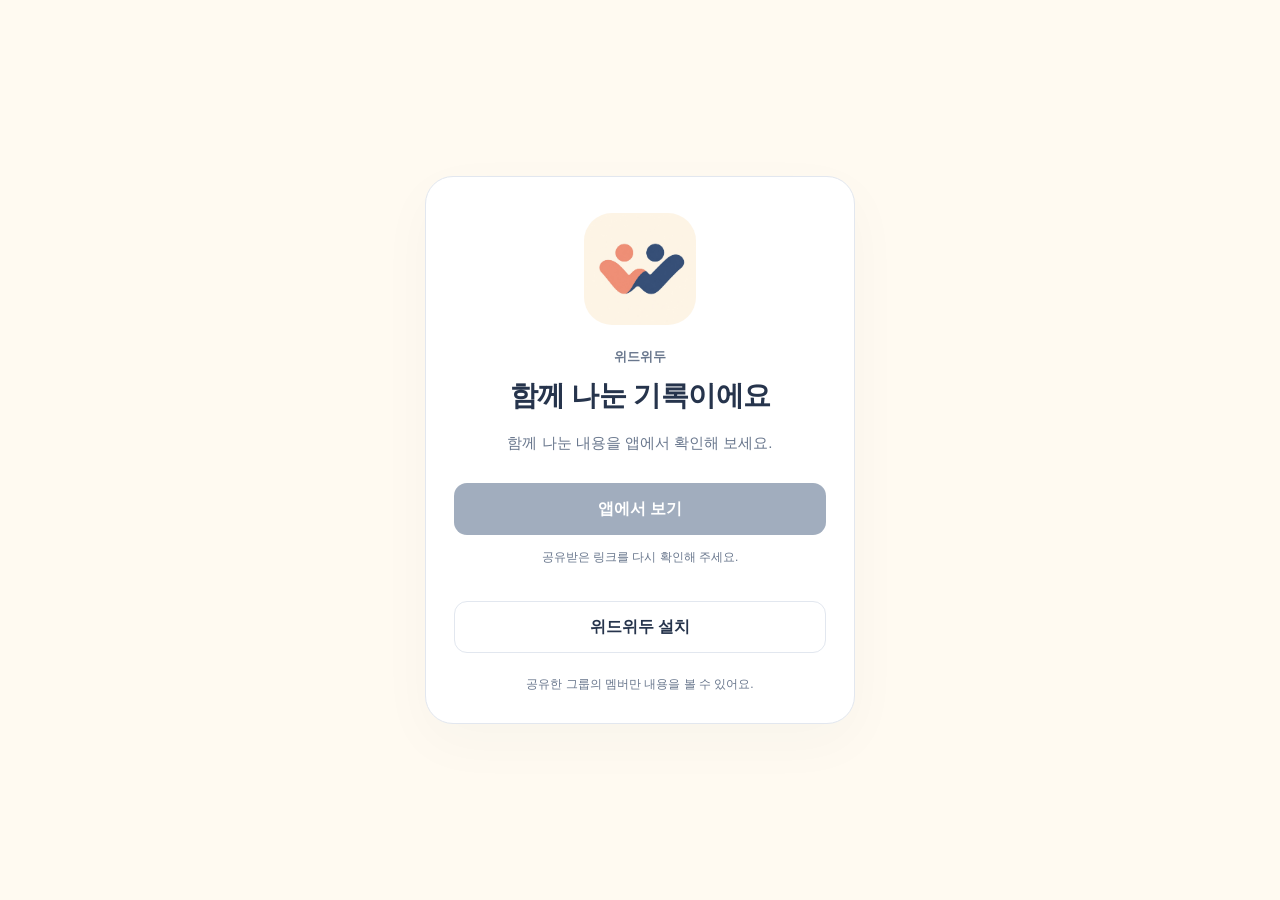
==== content/index.html @ 4100de36 "Host public WithWeDo link preview pages" ====
<!doctype html>
<html lang="ko">
<head>
  <meta charset="utf-8">
  <meta name="viewport" content="width=device-width, initial-scale=1">
  <meta name="referrer" content="no-referrer">
  <meta name="robots" content="noindex, nofollow">
  <meta http-equiv="Content-Security-Policy" content="default-src 'none'; img-src 'self'; style-src 'self'; script-src 'self'; base-uri 'none'; form-action 'none'; object-src 'none'">
  <title>위드위두 · 기록</title>
  <meta name="description" content="함께 나눈 내용을 위드위두 앱에서 확인해 보세요. 그룹 멤버만 내용을 볼 수 있어요.">
  <meta property="og:type" content="website">
  <meta property="og:locale" content="ko_KR">
  <meta property="og:site_name" content="위드위두">
  <meta property="og:title" content="위드위두 · 기록">
  <meta property="og:description" content="함께 나눈 내용을 위드위두 앱에서 확인해 보세요. 그룹 멤버만 내용을 볼 수 있어요.">
  <meta property="og:image" content="https://mkh4327.github.io/withwedo-links/assets/app-icon.png">
  <meta property="og:image:secure_url" content="https://mkh4327.github.io/withwedo-links/assets/app-icon.png">
  <meta property="og:image:type" content="image/png">
  <meta property="og:image:width" content="1254">
  <meta property="og:image:height" content="1254">
  <meta property="og:image:alt" content="위드위두 로고">
  <meta name="twitter:card" content="summary_large_image">
  <meta name="twitter:title" content="위드위두 · 기록">
  <meta name="twitter:description" content="함께 나눈 내용을 위드위두 앱에서 확인해 보세요. 그룹 멤버만 내용을 볼 수 있어요.">
  <meta name="twitter:image" content="https://mkh4327.github.io/withwedo-links/assets/app-icon.png">
  <link rel="icon" type="image/png" href="../assets/app-icon.png">
  <link rel="stylesheet" href="../assets/share.css">
  <script src="../assets/share.js" defer></script>
</head>
<body>
  <main class="share-card">
    <img class="app-icon" src="../assets/app-icon.png" alt="위드위두" width="112" height="112">
    <p class="brand">위드위두</p>
    <h1>함께 나눈 기록이에요</h1>
    <p class="intro">함께 나눈 내용을 앱에서 확인해 보세요.</p>
    <a class="button primary" id="open-app" role="button" aria-disabled="true" tabindex="-1">앱에서 보기</a>
    <p class="status" id="link-status" role="status" aria-live="polite">공유 링크를 확인하고 있어요.</p>
    <a class="button secondary" href="https://apps.apple.com/app/id6822225242" rel="noreferrer noopener">위드위두 설치</a>
    <p class="privacy">공유한 그룹의 멤버만 내용을 볼 수 있어요.</p>
    <noscript><p class="status">앱에서 열려면 브라우저의 JavaScript를 켜 주세요.</p></noscript>
  </main>
</body>
</html>
---- assets/share.css ----
:root {
  color-scheme: light dark;
  --background: #fffaf1;
  --surface: #ffffff;
  --ink: #26344c;
  --muted: #69778d;
  --border: #e2e7ef;
  --primary: #304b70;
  --on-primary: #ffffff;
}

* { box-sizing: border-box; }

body {
  margin: 0;
  min-height: 100vh;
  min-height: 100svh;
  display: grid;
  place-items: center;
  padding: 28px 18px;
  background: var(--background);
  color: var(--ink);
  font-family: -apple-system, BlinkMacSystemFont, "Apple SD Gothic Neo", "Malgun Gothic", sans-serif;
  line-height: 1.6;
}

.share-card {
  width: min(100%, 430px);
  padding: 36px 28px 28px;
  border: 1px solid var(--border);
  border-radius: 28px;
  background: var(--surface);
  text-align: center;
  box-shadow: 0 18px 55px #26344c08;
}

.app-icon { display: block; margin: 0 auto 22px; border-radius: 25%; }
.brand { margin: 0 0 8px; font-size: 13px; font-weight: 600; color: var(--muted); }
h1 { margin: 0; font-size: clamp(22px, 6vw, 28px); line-height: 1.4; letter-spacing: -.6px; word-break: keep-all; overflow-wrap: anywhere; }
.intro { margin: 16px 0 28px; font-size: 15px; color: var(--muted); word-break: keep-all; }
.button { display: block; width: 100%; min-height: 52px; padding: 12px 16px; border: 1px solid transparent; border-radius: 13px; text-decoration: none; font-size: 16px; font-weight: 600; line-height: 26px; }
.primary { background: var(--primary); color: var(--on-primary); }
.primary[aria-disabled="true"] { opacity: .45; cursor: default; }
.secondary { color: var(--ink); border-color: var(--border); background: transparent; }
.button:focus-visible { outline: 3px solid var(--primary); outline-offset: 4px; }
.status { min-height: 40px; margin: 13px 0; font-size: 12px; color: var(--muted); word-break: keep-all; }
.privacy { margin: 22px 0 0; font-size: 12px; color: var(--muted); word-break: keep-all; }

@media (prefers-color-scheme: dark) {
  :root {
    --background: #191e23;
    --surface: #252b33;
    --ink: #e0e5ed;
    --muted: #a2adbd;
    --border: #414b5b;
    --primary: #b6cbe7;
    --on-primary: #1b2a40;
  }
  .share-card { box-shadow: none; }
}

@media (max-width: 360px) {
  body { padding: 16px 12px; }
  .share-card { padding: 28px 20px 24px; border-radius: 22px; }
}
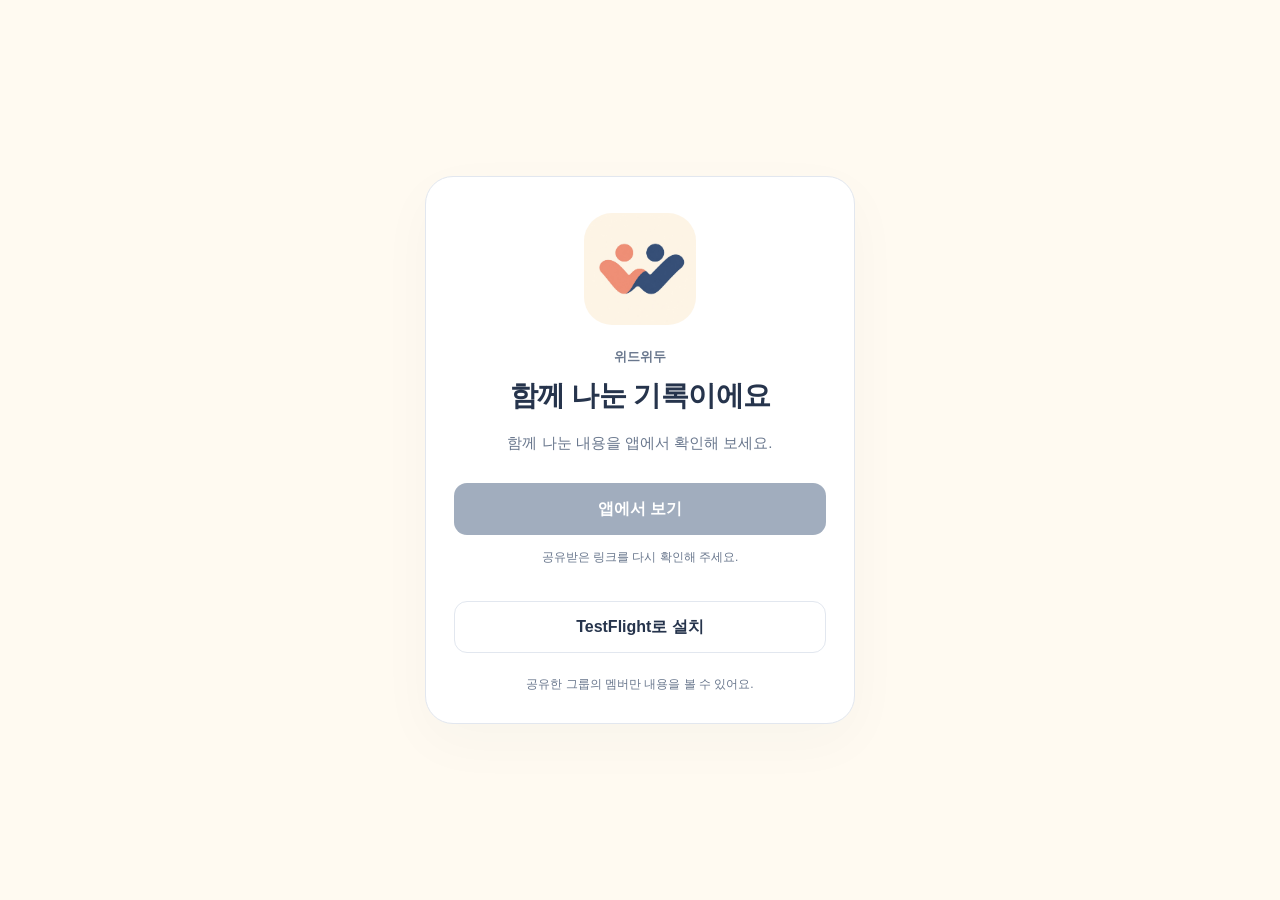
==== commit 84fbac56: "Fix shared page installation links to TestFlight" ====
--- a/content/index.html
+++ b/content/index.html
@@ -35,7 +35,7 @@
     <p class="intro">함께 나눈 내용을 앱에서 확인해 보세요.</p>
     <a class="button primary" id="open-app" role="button" aria-disabled="true" tabindex="-1">앱에서 보기</a>
     <p class="status" id="link-status" role="status" aria-live="polite">공유 링크를 확인하고 있어요.</p>
-    <a class="button secondary" href="https://apps.apple.com/app/id6822225242" rel="noreferrer noopener">위드위두 설치</a>
+    <a class="button secondary" href="https://testflight.apple.com/join/N9txWsCP" rel="noreferrer noopener">TestFlight로 설치</a>
     <p class="privacy">공유한 그룹의 멤버만 내용을 볼 수 있어요.</p>
     <noscript><p class="status">앱에서 열려면 브라우저의 JavaScript를 켜 주세요.</p></noscript>
   </main>
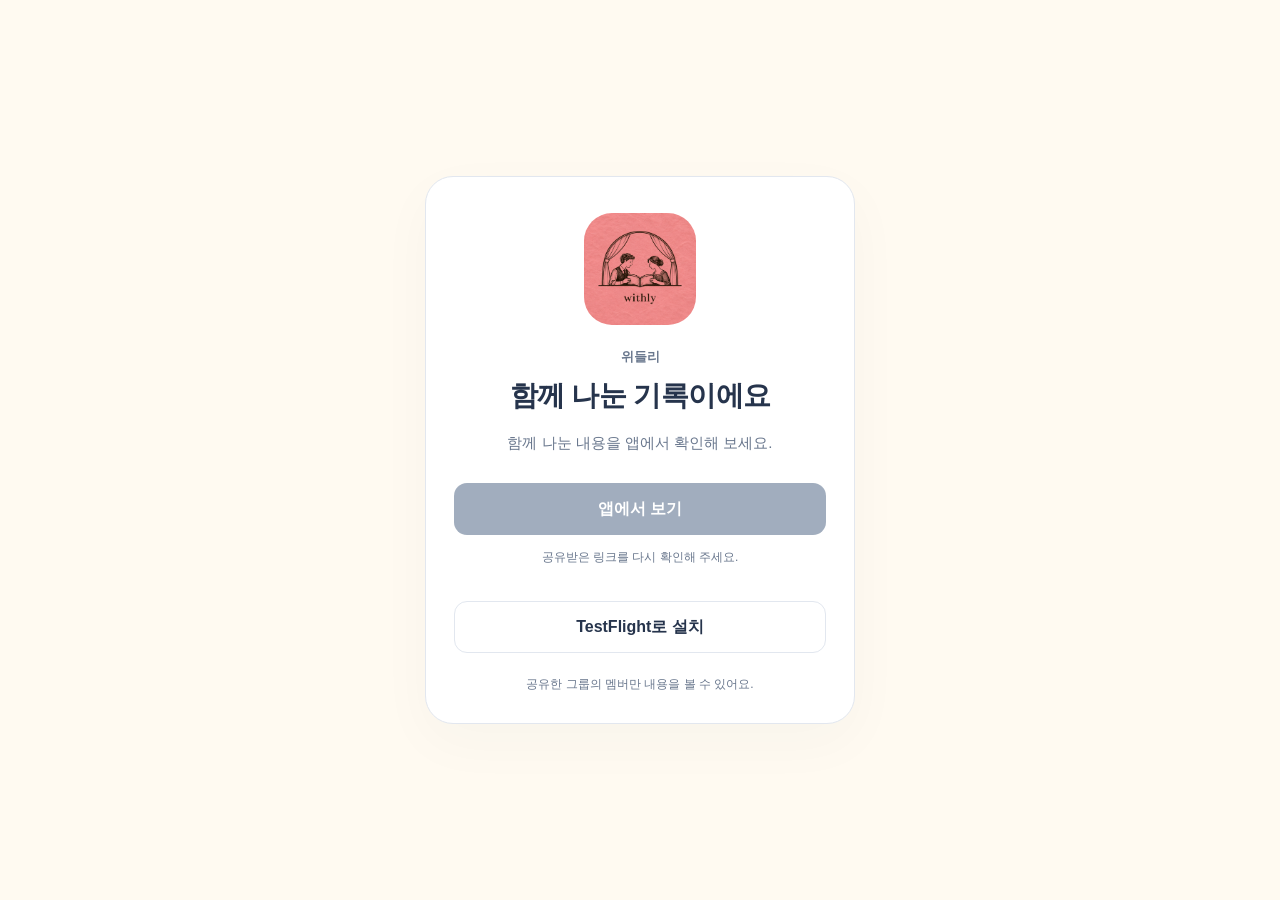
==== commit 8e084a17: "Update shared link previews to Withly branding Refresh all generic titles and descriptions, replace " ====
--- a/content/index.html
+++ b/content/index.html
@@ -6,31 +6,31 @@
   <meta name="referrer" content="no-referrer">
   <meta name="robots" content="noindex, nofollow">
   <meta http-equiv="Content-Security-Policy" content="default-src 'none'; img-src 'self'; style-src 'self'; script-src 'self'; base-uri 'none'; form-action 'none'; object-src 'none'">
-  <title>위드위두 · 기록</title>
-  <meta name="description" content="함께 나눈 내용을 위드위두 앱에서 확인해 보세요. 그룹 멤버만 내용을 볼 수 있어요.">
+  <title>위들리 · 기록</title>
+  <meta name="description" content="함께 나눈 내용을 위들리 앱에서 확인해 보세요. 그룹 멤버만 내용을 볼 수 있어요.">
   <meta property="og:type" content="website">
   <meta property="og:locale" content="ko_KR">
-  <meta property="og:site_name" content="위드위두">
-  <meta property="og:title" content="위드위두 · 기록">
-  <meta property="og:description" content="함께 나눈 내용을 위드위두 앱에서 확인해 보세요. 그룹 멤버만 내용을 볼 수 있어요.">
-  <meta property="og:image" content="https://mkh4327.github.io/withwedo-links/assets/app-icon.png">
-  <meta property="og:image:secure_url" content="https://mkh4327.github.io/withwedo-links/assets/app-icon.png">
+  <meta property="og:site_name" content="위들리">
+  <meta property="og:title" content="위들리 · 기록">
+  <meta property="og:description" content="함께 나눈 내용을 위들리 앱에서 확인해 보세요. 그룹 멤버만 내용을 볼 수 있어요.">
+  <meta property="og:image" content="https://mkh4327.github.io/withwedo-links/assets/withly-icon-91245ba796e7.png">
+  <meta property="og:image:secure_url" content="https://mkh4327.github.io/withwedo-links/assets/withly-icon-91245ba796e7.png">
   <meta property="og:image:type" content="image/png">
   <meta property="og:image:width" content="1254">
   <meta property="og:image:height" content="1254">
-  <meta property="og:image:alt" content="위드위두 로고">
+  <meta property="og:image:alt" content="위들리 로고">
   <meta name="twitter:card" content="summary_large_image">
-  <meta name="twitter:title" content="위드위두 · 기록">
-  <meta name="twitter:description" content="함께 나눈 내용을 위드위두 앱에서 확인해 보세요. 그룹 멤버만 내용을 볼 수 있어요.">
-  <meta name="twitter:image" content="https://mkh4327.github.io/withwedo-links/assets/app-icon.png">
-  <link rel="icon" type="image/png" href="../assets/app-icon.png">
+  <meta name="twitter:title" content="위들리 · 기록">
+  <meta name="twitter:description" content="함께 나눈 내용을 위들리 앱에서 확인해 보세요. 그룹 멤버만 내용을 볼 수 있어요.">
+  <meta name="twitter:image" content="https://mkh4327.github.io/withwedo-links/assets/withly-icon-91245ba796e7.png">
+  <link rel="icon" type="image/png" href="../assets/withly-icon-91245ba796e7.png">
   <link rel="stylesheet" href="../assets/share.css">
   <script src="../assets/share.js" defer></script>
 </head>
 <body>
   <main class="share-card">
-    <img class="app-icon" src="../assets/app-icon.png" alt="위드위두" width="112" height="112">
-    <p class="brand">위드위두</p>
+    <img class="app-icon" src="../assets/withly-icon-91245ba796e7.png" alt="위들리" width="112" height="112">
+    <p class="brand">위들리</p>
     <h1>함께 나눈 기록이에요</h1>
     <p class="intro">함께 나눈 내용을 앱에서 확인해 보세요.</p>
     <a class="button primary" id="open-app" role="button" aria-disabled="true" tabindex="-1">앱에서 보기</a>
